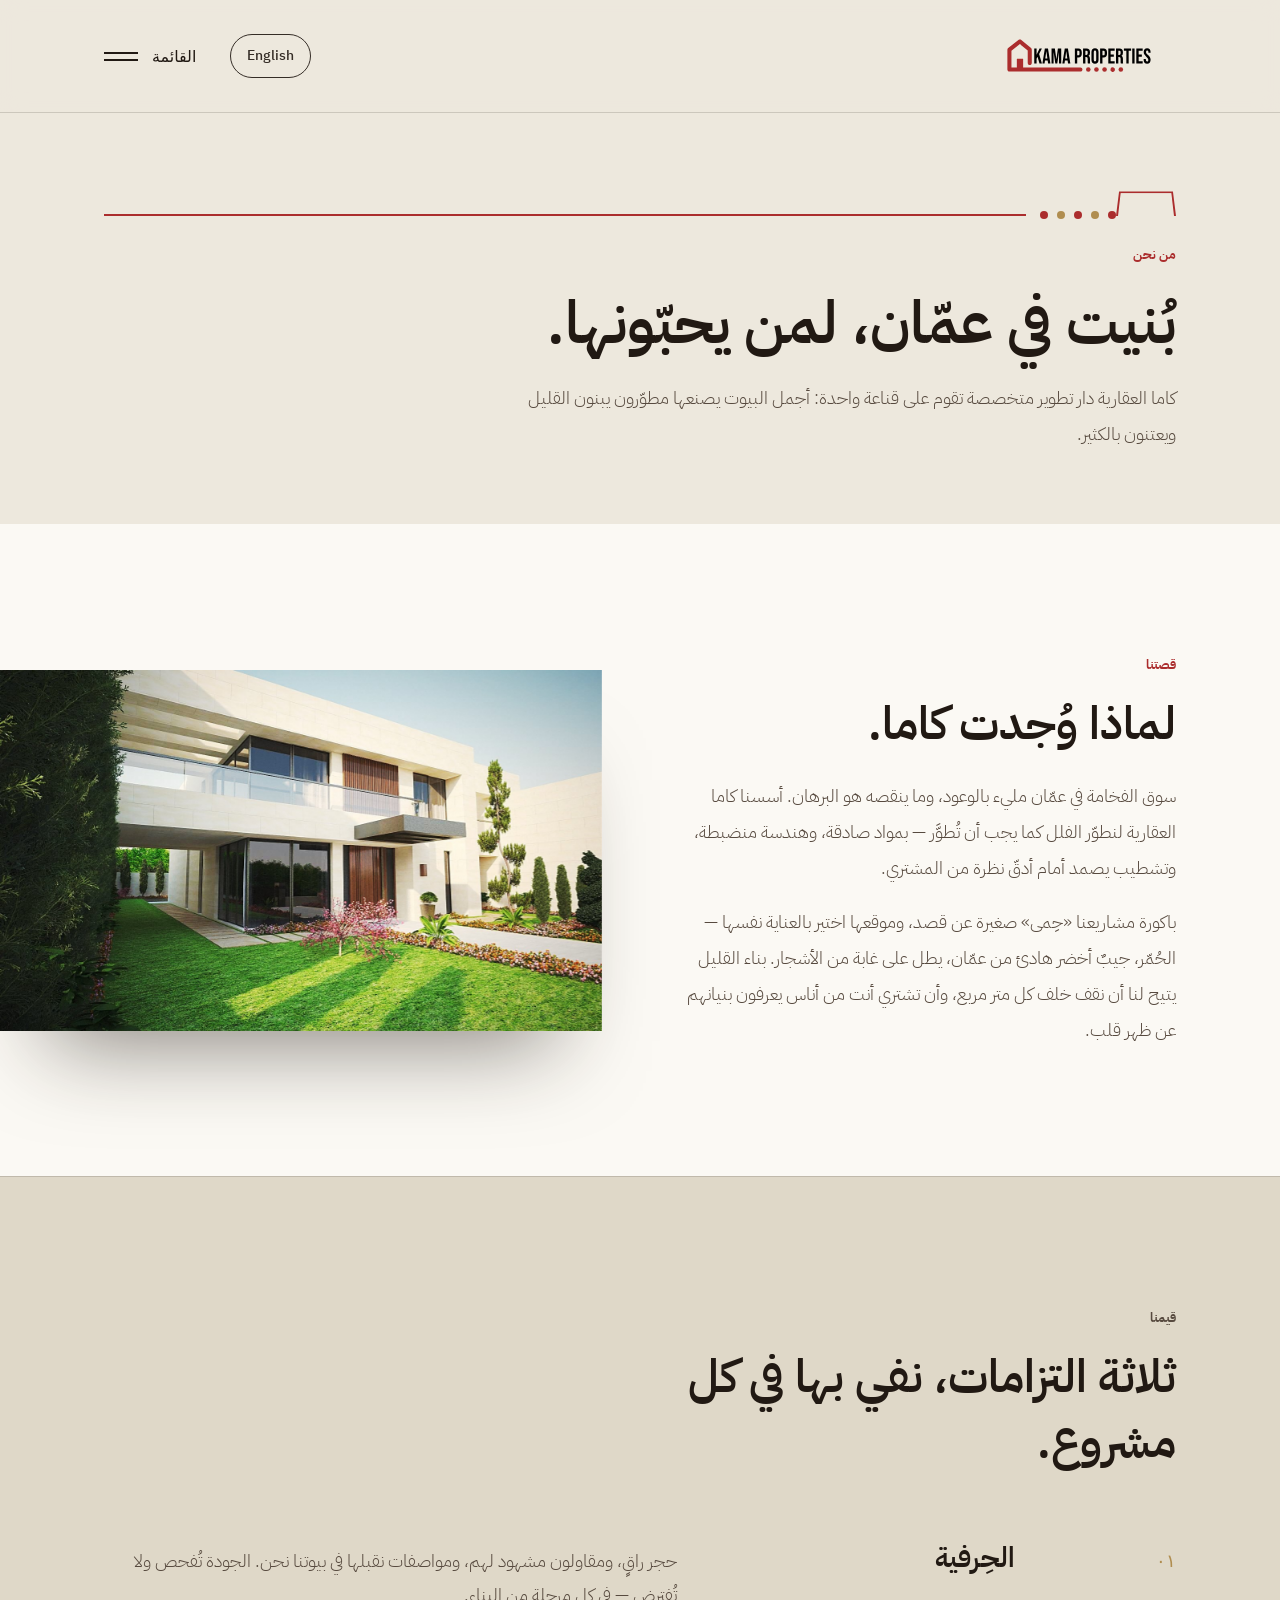
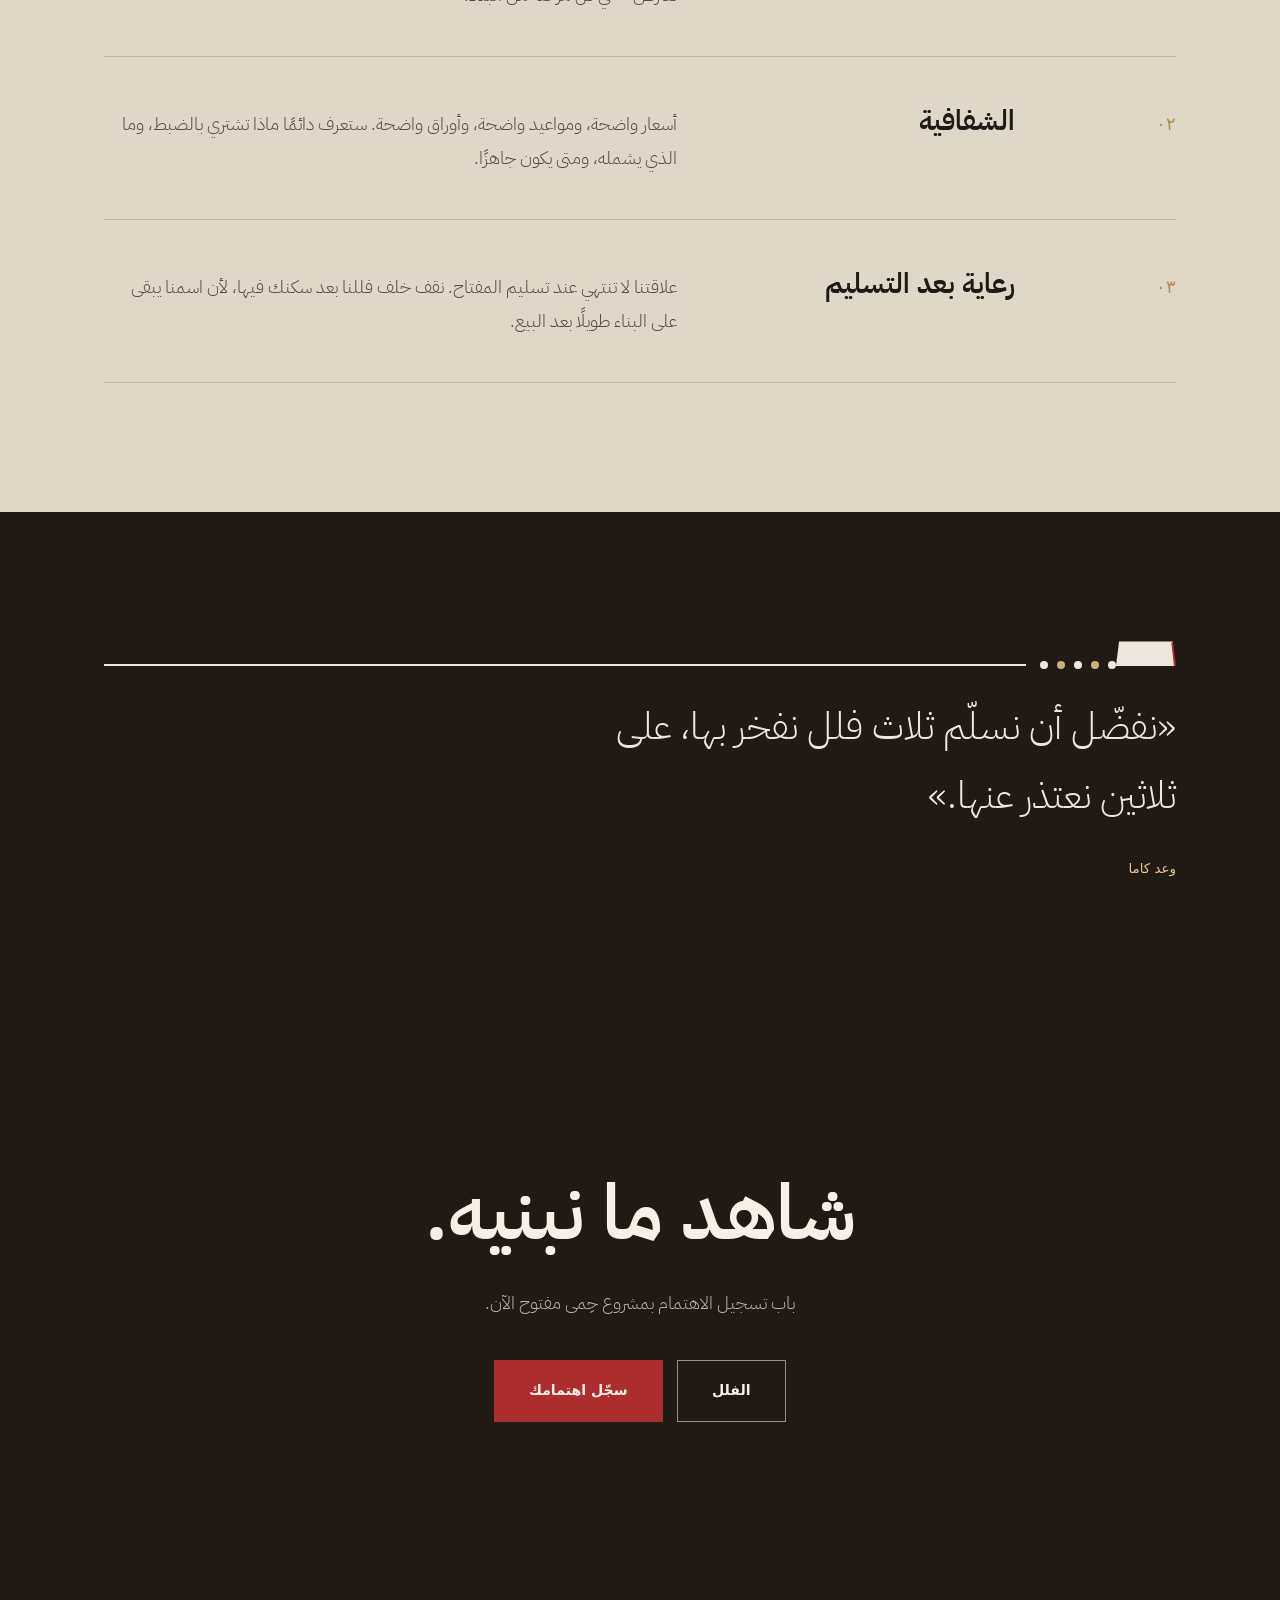
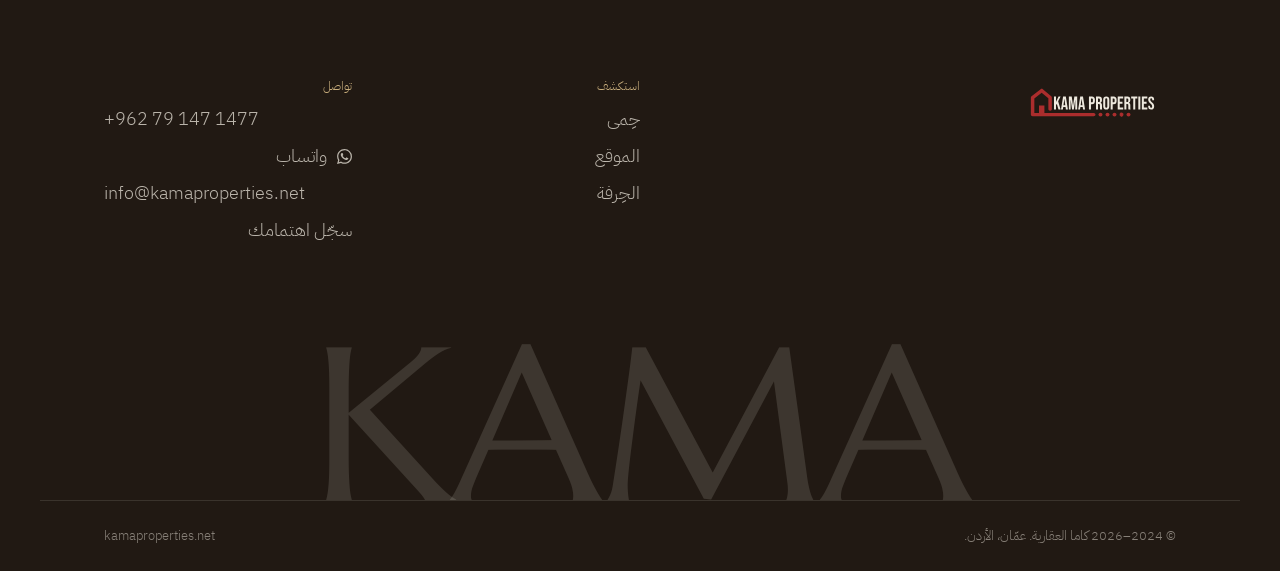
==== about-ar.html @ 61ca40b8 "Version the stylesheet links so browsers fetch the corrected CSS Both stylesheets changed in the bro" ====
<!DOCTYPE html>
<html lang="ar" dir="rtl">
<head>
<meta charset="UTF-8">
<meta name="viewport" content="width=device-width, initial-scale=1.0">
<title>من نحن — كاما العقارية | حِمى</title>
<meta name="description" content="كاما العقارية دار تطوير متخصصة في عمّان تقوم على الحرفية والشفافية والرعاية بعد التسليم.">
<link rel="preconnect" href="https://fonts.googleapis.com">
<link rel="preconnect" href="https://fonts.gstatic.com" crossorigin>
<link href="https://fonts.googleapis.com/css2?family=IBM+Plex+Sans+Arabic:wght@300;400;500;600&family=Marcellus&display=swap" rel="stylesheet">
<link rel="stylesheet" href="css/style-r6.css?v=2">
<link rel="stylesheet" href="css/v2-r13.css?v=2">
<link rel="icon" type="image/svg+xml" href="assets/logo-original.svg">
</head>
<body class="v2 inner-page">
<a class="skip" href="#story">تجاوز إلى المحتوى</a>
<div class="loader" aria-hidden="true">
  <div class="dots"><i></i><i></i><i></i><i></i><i></i></div>
  <div class="word">KAMA</div>
</div>
<header class="site-header">
  <div class="wrap bar">
    <a class="brand" href="index-ar.html">
      <img class="logo-light" src="assets/logo-original-light.svg" alt="كاما العقارية">
      <img class="logo-dark" src="assets/logo-original.svg" alt="">
    </a>
    <div class="head-right">
      <a class="lang-toggle" href="about.html" lang="en">English</a>
      <button class="menu-btn" aria-expanded="false" aria-controls="overlay-menu">
        القائمة
        <span class="lines"><span></span><span></span></span>
      </button>
    </div>
  </div>
</header>
<div class="overlay-menu" id="overlay-menu">
  <div class="inner">
    <nav aria-label="القائمة الرئيسية">
      <a href="index-ar.html">الرئيسية</a>
      <a href="about-ar.html">من نحن</a>
      <a href="projects-ar.html">الفلل</a>
      <a href="contact-ar.html">اتصل بنا</a>
      <a href="index-ar.html#interest">سجّل اهتمامك</a>
    </nav>
    <div class="quick">
      <a href="tel:+962791471477" dir="ltr">+962 79 147 1477</a>
      <span class="dot" aria-hidden="true"></span>
      <a class="wa wa-only" href="https://wa.me/962791471477?text=%D9%85%D8%B1%D8%AD%D8%A8%D8%A7%D9%8B%D8%8C%20%D8%A7%D8%B7%D9%84%D8%B9%D8%AA%20%D8%B9%D9%84%D9%89%20%D9%85%D8%B4%D8%B1%D9%88%D8%B9%20%D8%AD%D9%90%D9%85%D9%89%20%D8%B9%D8%A8%D8%B1%20%D9%85%D9%88%D9%82%D8%B9%D9%83%D9%85%20%D9%88%D8%A3%D9%88%D8%AF%20%D9%85%D8%B9%D8%B1%D9%81%D8%A9%20%D8%A7%D9%84%D9%85%D8%B2%D9%8A%D8%AF." target="_blank" rel="noopener" aria-label="واتساب"><svg class="wa-glyph" viewBox="0 0 24 24" fill="currentColor" aria-hidden="true" focusable="false" width="18" height="18"><path d="M17.472 14.382c-.297-.149-1.758-.867-2.03-.967-.273-.099-.471-.148-.67.15-.197.297-.767.966-.94 1.164-.173.199-.347.223-.644.075-.297-.15-1.255-.463-2.39-1.475-.883-.788-1.48-1.761-1.653-2.059-.173-.297-.018-.458.13-.606.134-.133.298-.347.446-.52.149-.174.198-.298.298-.497.099-.198.05-.371-.025-.52-.075-.149-.669-1.612-.916-2.207-.242-.579-.487-.5-.669-.51-.173-.008-.371-.01-.57-.01-.198 0-.52.074-.792.372-.272.297-1.04 1.016-1.04 2.479 0 1.462 1.065 2.875 1.213 3.074.149.198 2.096 3.2 5.077 4.487.709.306 1.262.489 1.694.625.712.227 1.36.195 1.871.118.571-.085 1.758-.719 2.006-1.413.248-.694.248-1.289.173-1.413-.074-.124-.272-.198-.57-.347m-5.421 7.403h-.004a9.87 9.87 0 01-5.031-1.378l-.361-.214-3.741.982.998-3.648-.235-.374a9.86 9.86 0 01-1.51-5.26c.001-5.45 4.436-9.884 9.888-9.884 2.64 0 5.122 1.03 6.988 2.898a9.825 9.825 0 012.893 6.994c-.003 5.45-4.437 9.884-9.885 9.884m8.413-18.297A11.815 11.815 0 0012.05 0C5.495 0 .16 5.335.157 11.892c0 2.096.547 4.142 1.588 5.945L.057 24l6.305-1.654a11.882 11.882 0 005.683 1.448h.005c6.554 0 11.89-5.335 11.893-11.893a11.821 11.821 0 00-3.48-8.413"/></svg></a>
    </div>
    <div class="side">
      <span class="k">للاستفسار</span>
      <span dir="ltr">+962 79 147 1477</span><br>
      <a class="wa" href="https://wa.me/962791471477?text=%D9%85%D8%B1%D8%AD%D8%A8%D8%A7%D9%8B%D8%8C%20%D8%A7%D8%B7%D9%84%D8%B9%D8%AA%20%D8%B9%D9%84%D9%89%20%D9%85%D8%B4%D8%B1%D9%88%D8%B9%20%D8%AD%D9%90%D9%85%D9%89%20%D8%B9%D8%A8%D8%B1%20%D9%85%D9%88%D9%82%D8%B9%D9%83%D9%85%20%D9%88%D8%A3%D9%88%D8%AF%20%D9%85%D8%B9%D8%B1%D9%81%D8%A9%20%D8%A7%D9%84%D9%85%D8%B2%D9%8A%D8%AF." target="_blank" rel="noopener"><svg class="wa-glyph" viewBox="0 0 24 24" fill="currentColor" aria-hidden="true" focusable="false" width="15" height="15"><path d="M17.472 14.382c-.297-.149-1.758-.867-2.03-.967-.273-.099-.471-.148-.67.15-.197.297-.767.966-.94 1.164-.173.199-.347.223-.644.075-.297-.15-1.255-.463-2.39-1.475-.883-.788-1.48-1.761-1.653-2.059-.173-.297-.018-.458.13-.606.134-.133.298-.347.446-.52.149-.174.198-.298.298-.497.099-.198.05-.371-.025-.52-.075-.149-.669-1.612-.916-2.207-.242-.579-.487-.5-.669-.51-.173-.008-.371-.01-.57-.01-.198 0-.52.074-.792.372-.272.297-1.04 1.016-1.04 2.479 0 1.462 1.065 2.875 1.213 3.074.149.198 2.096 3.2 5.077 4.487.709.306 1.262.489 1.694.625.712.227 1.36.195 1.871.118.571-.085 1.758-.719 2.006-1.413.248-.694.248-1.289.173-1.413-.074-.124-.272-.198-.57-.347m-5.421 7.403h-.004a9.87 9.87 0 01-5.031-1.378l-.361-.214-3.741.982.998-3.648-.235-.374a9.86 9.86 0 01-1.51-5.26c.001-5.45 4.436-9.884 9.888-9.884 2.64 0 5.122 1.03 6.988 2.898a9.825 9.825 0 012.893 6.994c-.003 5.45-4.437 9.884-9.885 9.884m8.413-18.297A11.815 11.815 0 0012.05 0C5.495 0 .16 5.335.157 11.892c0 2.096.547 4.142 1.588 5.945L.057 24l6.305-1.654a11.882 11.882 0 005.683 1.448h.005c6.554 0 11.89-5.335 11.893-11.893a11.821 11.821 0 00-3.48-8.413"/></svg>واتساب</a><br>
      <span dir="ltr">info@kamaproperties.net</span><br>
      عمّان، الأردن<br><br>
      <span class="k">الدوام</span>
      الأحد – الخميس، 9:00 – 18:00
    </div>
  </div>
</div>
<section class="page-hero" style="padding-top:190px">
  <div class="wrap">
    <div class="elevation"><span class="dots"><i></i><i></i><i></i><i></i><i></i></span></div>
    <p class="kicker">من نحن</p>
    <h1>بُنيت في عمّان، لمن يحبّونها.</h1>
    <p class="lede">كاما العقارية دار تطوير متخصصة تقوم على قناعة واحدة: أجمل البيوت يصنعها مطوّرون يبنون القليل ويعتنون بالكثير.</p>
  </div>
</section>

<section class="section section--paper" id="story">
  <div class="wrap">
    <div class="split bleed-right">
      <div class="reveal">
        <p class="kicker">قصتنا</p>
        <h2>لماذا وُجدت كاما.</h2>
        <p class="lede" style="margin-bottom:18px">سوق الفخامة في عمّان مليء بالوعود، وما ينقصه هو البرهان. أسسنا كاما العقارية لنطوّر الفلل كما يجب أن تُطوَّر — بمواد صادقة، وهندسة منضبطة، وتشطيب يصمد أمام أدقّ نظرة من المشتري.</p>
        <p class="lede">باكورة مشاريعنا «حِمى» صغيرة عن قصد، وموقعها اختير بالعناية نفسها — الحُمّر، جيبٌ أخضر هادئ من عمّان، يطل على غابة من الأشجار. بناء القليل يتيح لنا أن نقف خلف كل متر مربع، وأن تشتري أنت من أناس يعرفون بنيانهم عن ظهر قلب.</p>
      </div>
      <div class="media reveal"><img src="assets/entrance-day.jpg" alt="مدخل إحدى فلل حِمى بين أشجار السرو"></div>
    </div>
  </div>
</section>

<section class="section section--deep craft">
  <div class="wrap">
    <p class="kicker reveal">قيمنا</p>
    <h2 class="reveal" style="margin-bottom:20px">ثلاثة التزامات، نفي بها في كل مشروع.</h2>
    <div class="row reveal"><div class="no">٠١</div><h3>الحِرفية</h3><p>حجر راقٍ، ومقاولون مشهود لهم، ومواصفات نقبلها في بيوتنا نحن. الجودة تُفحص ولا تُفترض — في كل مرحلة من البناء.</p></div>
    <div class="row reveal"><div class="no">٠٢</div><h3>الشفافية</h3><p>أسعار واضحة، ومواعيد واضحة، وأوراق واضحة. ستعرف دائمًا ماذا تشتري بالضبط، وما الذي يشمله، ومتى يكون جاهزًا.</p></div>
    <div class="row reveal"><div class="no">٠٣</div><h3>رعاية بعد التسليم</h3><p>علاقتنا لا تنتهي عند تسليم المفتاح. نقف خلف فللنا بعد سكنك فيها، لأن اسمنا يبقى على البناء طويلًا بعد البيع.</p></div>
  </div>
</section>

<section class="section section--ink quote-band">
  <div class="wrap">
    <div class="elevation elevation--light reveal"><span class="dots"><i></i><i></i><i></i><i></i><i></i></span></div>
    <blockquote class="reveal">«نفضّل أن نسلّم ثلاث فلل نفخر بها، على ثلاثين نعتذر عنها.»</blockquote>
    <cite class="reveal">وعد كاما</cite>
  </div>
</section>

<section class="cta-panel">
  <h2 class="reveal">شاهد ما نبنيه.</h2>
  <p class="reveal">باب تسجيل الاهتمام بمشروع حِمى مفتوح الآن.</p>
  <div class="cta-row reveal" style="justify-content:center">
    <span class="magnetic"><a class="btn btn-ghost" href="projects-ar.html">الفلل</a></span>
    <span class="magnetic"><a class="btn btn-primary" href="index-ar.html#interest">سجّل اهتمامك</a></span>
  </div>
</section>

<footer class="footer-v2">
  <div class="grid">
    <div><img src="assets/logo-original-light.svg" alt="كاما العقارية" style="height:72px"></div>
    <div>
      <span class="k">استكشف</span>
      <a href="index-ar.html#hima">حِمى</a>
      <a href="index-ar.html#setting">الموقع</a>
      <a href="index-ar.html#craft">الحِرفة</a>
    </div>
    <div>
      <span class="k">تواصل</span>
      <a href="tel:+962791471477" dir="ltr">+962 79 147 1477</a>
      <a class="wa" href="https://wa.me/962791471477?text=%D9%85%D8%B1%D8%AD%D8%A8%D8%A7%D9%8B%D8%8C%20%D8%A7%D8%B7%D9%84%D8%B9%D8%AA%20%D8%B9%D9%84%D9%89%20%D9%85%D8%B4%D8%B1%D9%88%D8%B9%20%D8%AD%D9%90%D9%85%D9%89%20%D8%B9%D8%A8%D8%B1%20%D9%85%D9%88%D9%82%D8%B9%D9%83%D9%85%20%D9%88%D8%A3%D9%88%D8%AF%20%D9%85%D8%B9%D8%B1%D9%81%D8%A9%20%D8%A7%D9%84%D9%85%D8%B2%D9%8A%D8%AF." target="_blank" rel="noopener"><svg class="wa-glyph" viewBox="0 0 24 24" fill="currentColor" aria-hidden="true" focusable="false" width="15" height="15"><path d="M17.472 14.382c-.297-.149-1.758-.867-2.03-.967-.273-.099-.471-.148-.67.15-.197.297-.767.966-.94 1.164-.173.199-.347.223-.644.075-.297-.15-1.255-.463-2.39-1.475-.883-.788-1.48-1.761-1.653-2.059-.173-.297-.018-.458.13-.606.134-.133.298-.347.446-.52.149-.174.198-.298.298-.497.099-.198.05-.371-.025-.52-.075-.149-.669-1.612-.916-2.207-.242-.579-.487-.5-.669-.51-.173-.008-.371-.01-.57-.01-.198 0-.52.074-.792.372-.272.297-1.04 1.016-1.04 2.479 0 1.462 1.065 2.875 1.213 3.074.149.198 2.096 3.2 5.077 4.487.709.306 1.262.489 1.694.625.712.227 1.36.195 1.871.118.571-.085 1.758-.719 2.006-1.413.248-.694.248-1.289.173-1.413-.074-.124-.272-.198-.57-.347m-5.421 7.403h-.004a9.87 9.87 0 01-5.031-1.378l-.361-.214-3.741.982.998-3.648-.235-.374a9.86 9.86 0 01-1.51-5.26c.001-5.45 4.436-9.884 9.888-9.884 2.64 0 5.122 1.03 6.988 2.898a9.825 9.825 0 012.893 6.994c-.003 5.45-4.437 9.884-9.885 9.884m8.413-18.297A11.815 11.815 0 0012.05 0C5.495 0 .16 5.335.157 11.892c0 2.096.547 4.142 1.588 5.945L.057 24l6.305-1.654a11.882 11.882 0 005.683 1.448h.005c6.554 0 11.89-5.335 11.893-11.893a11.821 11.821 0 00-3.48-8.413"/></svg>واتساب</a>
      <a href="mailto:info@kamaproperties.net" dir="ltr">info@kamaproperties.net</a>
      <a href="index-ar.html#interest">سجّل اهتمامك</a>
    </div>
  </div>
  <div class="giant" aria-hidden="true">KAMA</div>
  <div class="base">
    <span>© 2024–<span class="yr">2026</span> كاما العقارية. عمّان، الأردن.</span>
    <span>kamaproperties.net</span>
  </div>
</footer>
<script src="js/v2-r6.js"></script>
<script>document.querySelectorAll(".yr").forEach(function(e){e.textContent=new Date().getFullYear()})</script>
</body>
</html>
---- css/style-r6.css ----
/* ============================================================
   KAMA PROPERTIES — kamaproperties.net
   Palette: Amman limestone at golden hour
   Display: Marcellus · Body: Almarai
   ============================================================ */

:root{
  --stone:      #EDE8DD;   /* limestone base */
  --stone-deep: #DFD8C8;   /* shadowed stone */
  --paper:      #FBF9F4;   /* card / panel */
  --ink:        #211913;   /* espresso */
  --ink-soft:   #574A3F;
  --oxblood:    #AB2D2D;   /* brand red, from the original logo */
  --oxblood-dk: #8C2426;
  --champagne:  #B08D4F;   /* gold accent — used sparingly */
  --champagne-lt:#CBB07E;
  --line:       rgba(33,25,19,.16);

  --font-display: "Marcellus", "Times New Roman", serif;
  --font-body: "Jost", "Segoe UI", system-ui, sans-serif;

  --max: 1200px;
  --pad: clamp(20px, 5vw, 64px);
  --bleed: calc((100vw - min(var(--max), 100vw)) / 2 + var(--pad)); /* distance from the wrap's content edge to the viewport edge */
}

*{ box-sizing:border-box; margin:0; padding:0; }
html{ scroll-behavior:smooth; }
body{
  font-family:var(--font-body);
  background:var(--stone);
  color:var(--ink);
  line-height:1.75;
  font-size:17.5px;
  font-weight:300;
  letter-spacing:.012em;
  -webkit-font-smoothing:antialiased;
}
img, svg, video{ display:block; max-width:100%; }
a{ color:inherit; text-decoration:none; }
ul{ list-style:none; }

h1,h2,h3,.display{ font-family:var(--font-display); font-weight:400; line-height:1.15; letter-spacing:.01em; }

.wrap{ max-width:var(--max); margin-inline:auto; padding-inline:var(--pad); }

/* ---------- Signature: the elevation line ----------
   The roofline from the Kama mark, drawn as a travelling rule
   that ends in the five dots. Used to open every section. */
.elevation{
  display:flex; align-items:flex-end; gap:0;
  height:26px; margin-bottom:26px;
}
.elevation::before{
  content:""; flex:0 0 auto; width:56px; height:100%;
  border-left:2px solid var(--oxblood);
  border-top:2px solid var(--oxblood);
  border-right:2px solid var(--oxblood);
  transform:perspective(60px) rotateX(14deg);
  transform-origin:bottom;
}
.elevation::after{
  content:""; flex:1 1 auto; height:2px; background:var(--oxblood);
  margin-bottom:0;
}
.elevation .dots{ display:flex; gap:9px; margin-left:14px; margin-bottom:-3px; }
.elevation .dots i{
  width:8px; height:8px; border-radius:50%; background:var(--oxblood);
}
.elevation .dots i:nth-child(2n){ background:var(--champagne); }

.elevation--light::before,
.elevation--light::after{ border-color:var(--stone); background:var(--stone); }
.elevation--light::after{ background:var(--stone); }
.elevation--light .dots i{ background:var(--stone); }
.elevation--light .dots i:nth-child(2n){ background:var(--champagne-lt); }

/* ---------- Header ---------- */
.site-header{
  position:sticky; top:0; z-index:60; 

  background:color-mix(in srgb, var(--stone) 88%, transparent);
  backdrop-filter:blur(12px);
  border-bottom:1px solid var(--line);
}
.site-header .bar{
  position:relative;
  display:flex; align-items:center; justify-content:space-between;
  gap:24px; padding-block:10px;
}
@media (min-width: 721px){
  .site-header .bar{ flex-direction:column; gap:10px; padding-block:18px 0; }
  .brand img{ height:161px; transition:height .45s var(--ease-lux, ease); }
  .nav{ padding-bottom:14px; }
  .site-header.scrolled .bar{ padding-block:10px 0; }
  .site-header.scrolled .brand img{ height:76px; }
}
.brand{ display:flex; align-items:center; gap:14px; }
.brand img{ height:100px; width:auto; }
.brand .word{
  font-family:var(--font-display);
  font-size:1.25rem; letter-spacing:.16em; text-transform:uppercase;
}
.brand .word small{
  display:block; font-family:var(--font-body); font-size:.62rem;
  letter-spacing:.42em; color:var(--champagne); text-transform:uppercase;
}
.nav{ display:flex; align-items:center; gap:clamp(16px,3vw,36px); }
.nav a{
  font-size:.82rem; font-weight:400; letter-spacing:.18em; text-transform:uppercase;
  color:var(--ink-soft); padding-block:6px; position:relative;
}
.nav a::after{
  content:""; position:absolute; left:0; right:100%; bottom:0;
  height:2px; background:var(--oxblood); transition:right .3s ease;
}
.nav a:hover::after, .nav a[aria-current="page"]::after{ right:0; }
.nav a[aria-current="page"]{ color:var(--ink); }
.nav .cta{
  border:1px solid var(--oxblood); color:var(--oxblood);
  padding:10px 22px; transition:background .25s, color .25s;
}
.nav .cta::after{ display:none; }
.nav .cta:hover{ background:var(--oxblood); color:var(--paper); }

.nav-toggle{ display:none; background:none; border:0; cursor:pointer; padding:8px; }
.nav-toggle span{ display:block; width:24px; height:2px; background:var(--ink); margin:5px 0; transition:.3s; }

/* ---------- Hero ---------- */
.hero{
  position:relative; min-height:min(92vh, 860px);
  display:flex; align-items:flex-end;
  color:var(--paper); overflow:hidden;
  background:var(--ink);
}
.hero video, .hero .poster{
  position:absolute; inset:0; width:100%; height:100%; object-fit:cover;
}
.hero::after{
  content:""; position:absolute; inset:0;
  background:linear-gradient(to top, rgba(23,16,9,.82) 0%, rgba(23,16,9,.25) 55%, rgba(23,16,9,.15) 100%);
}
.hero .wrap{ position:relative; z-index:2; width:100%; padding-block:clamp(48px,8vh,96px); }
.hero .eyebrow{
  font-size:.92rem; font-weight:700; letter-spacing:.42em; text-transform:uppercase;
  color:#EBD4A0; margin-bottom:18px;
  text-shadow:0 1px 3px rgba(0,0,0,.55), 0 2px 18px rgba(0,0,0,.45);
}
.hero h1{
  font-size:clamp(2.4rem, 5.6vw, 4.6rem);
  max-width:16ch; margin-bottom:22px; color:#F6F1E6;
}
.hero p{ max-width:52ch; color:rgba(248,244,235,.95); margin-bottom:34px; font-size:1.05rem; font-weight:400; text-shadow:0 1px 3px rgba(0,0,0,.45), 0 2px 14px rgba(0,0,0,.35); }
.hero-actions{ display:flex; flex-wrap:wrap; gap:16px; }

.btn{
  display:inline-block; font-family:var(--font-body); font-weight:500;
  font-size:.84rem; letter-spacing:.2em; text-transform:uppercase;
  padding:16px 34px; border:1px solid transparent; cursor:pointer;
  transition:background .25s, color .25s, border-color .25s;
}
.btn-primary{ background:var(--oxblood); color:#F6F1E6; }
.btn-primary:hover{ background:var(--oxblood-dk); }
.btn-ghost{ border-color:rgba(246,241,230,.55); color:#F6F1E6; }
.btn-ghost:hover{ border-color:var(--champagne-lt); color:var(--champagne-lt); }
.btn-dark{ background:var(--ink); color:var(--paper); }
.btn-dark:hover{ background:#000; }

/* ---------- Sections ---------- */
.section{ padding-block:clamp(72px,10vw,128px); }
.section--paper{ background:var(--paper); }
.section--deep{ background:var(--stone-deep); }
.section--ink{ background:var(--ink); color:var(--stone); }

.kicker{
  font-size:.78rem; letter-spacing:.4em; text-transform:uppercase;
  color:var(--oxblood); margin-bottom:14px;
}
.section--ink .kicker{ color:var(--champagne-lt); }
.section h2{ font-size:clamp(1.9rem,3.6vw,2.9rem); max-width:22ch; margin-bottom:22px; }
.lede{ font-size:1.1rem; color:var(--ink-soft); max-width:62ch; }
.section--ink .lede{ color:rgba(237,232,221,.8); }

.split{ display:grid; grid-template-columns:1fr 1fr; gap:clamp(32px,6vw,84px); align-items:center; }
.split .media{ border:none; box-shadow:0 60px 90px -50px rgba(33,25,19,.55); }
/* images that run to the viewport edge */
.bleed-right .media{ margin-right:calc(-1 * var(--bleed)); }
.bleed-left .media{ margin-left:calc(-1 * var(--bleed)); }
/* editorial overlap: text panel rides over its image */
.editorial{ align-items:center; }
.editorial .panel{
  background:var(--paper); padding:clamp(28px,3.5vw,52px);
  position:relative; z-index:2;
  box-shadow:0 40px 70px -45px rgba(33,25,19,.5);
  border-top:3px solid var(--oxblood);
}
@media (min-width: 961px){
  .editorial .media + .panel{ margin-left:-96px; }
  .editorial .panel:first-child{ margin-right:-96px; }
}
.split .media svg, .split .media img{ width:100%; height:auto; }

/* stats strip */
.figures{ display:grid; grid-template-columns:repeat(3,1fr); gap:2px; background:var(--line); border:1px solid var(--line); margin-top:56px; }
.figures div{ background:var(--paper); padding:32px 28px; }
.figures .num{ font-family:var(--font-display); font-size:2.4rem; color:var(--oxblood); }
.figures .lbl{ font-size:.8rem; letter-spacing:.22em; text-transform:uppercase; color:var(--ink-soft); }

/* villa cards */
.villas{ display:grid; grid-template-columns:repeat(3,1fr); gap:28px; margin-top:56px; }
.villa-card{
  background:var(--paper); border:none;
  box-shadow:0 30px 60px -40px rgba(33,25,19,.45);
  display:flex; flex-direction:column; transition:transform .3s ease, box-shadow .3s ease;
}
.villa-card:hover{ transform:translateY(-6px); box-shadow:0 24px 48px -24px rgba(33,25,19,.35); }
.villa-card .media{ aspect-ratio:4/3; overflow:hidden; }
.villa-card .media svg{ width:100%; height:100%; }
.villa-card .body{ padding:26px 26px 30px; display:flex; flex-direction:column; gap:12px; flex:1; }
.villa-card h3{ font-size:1.4rem; }
.villa-card .meta{ display:flex; flex-wrap:wrap; gap:8px 20px; font-size:.86rem; font-weight:300; letter-spacing:.08em; color:var(--ink-soft); }
.villa-card .meta span{ display:inline-flex; align-items:center; gap:8px; }
.villa-card .meta span::before{ content:""; width:6px; height:6px; border-radius:50%; background:var(--champagne); }
.villa-card .link{
  margin-top:auto; align-self:flex-start;
  font-size:.8rem; letter-spacing:.22em; text-transform:uppercase; color:var(--oxblood);
  border-bottom:1px solid var(--oxblood); padding-bottom:3px;
}
.status-pill{
  align-self:flex-start; font-size:.68rem; letter-spacing:.24em; text-transform:uppercase;
  color:var(--champagne); border:1px solid var(--champagne); padding:5px 12px;
}

/* pillars */
.pillars{ display:grid; grid-template-columns:repeat(3,1fr); gap:clamp(24px,4vw,48px); margin-top:56px; }
.pillar h3{ font-size:1.25rem; margin-bottom:10px; }
.pillar p{ color:var(--ink-soft); font-size:.98rem; }
.pillar .glyph{
  width:52px; height:52px; border:1px solid var(--oxblood); border-radius:50%;
  display:grid; place-items:center; margin-bottom:18px;
  font-family:var(--font-display); color:var(--oxblood); font-size:1.2rem;
}

/* quote band */
.quote-band blockquote{
  font-family:var(--font-display);
  font-size:clamp(1.5rem,3vw,2.3rem); line-height:1.4; max-width:26ch;
}
.quote-band cite{
  display:block; margin-top:26px; font-family:var(--font-body); font-style:normal;
  font-size:.8rem; letter-spacing:.32em; text-transform:uppercase; color:#E3C98F;
}

.quote-band--photo{
  background:
    linear-gradient(rgba(23,16,9,.8), rgba(23,16,9,.8)),
    url('../assets/hero-dusk.jpg') center 30%/cover no-repeat;
}

/* villa B: an image on each side of the text */
.triptych{ display:grid; grid-template-columns:1fr; gap:clamp(24px,4vw,48px); align-items:center; }
.triptych .media{ border:none; box-shadow:0 60px 90px -50px rgba(33,25,19,.55); }
@media (min-width: 961px){
  .triptych{ grid-template-columns:1.08fr 0.92fr 1.08fr; }
  .triptych .media:first-child{ margin-left:calc(-1 * var(--bleed)); }
  .triptych .media:last-child{ margin-right:calc(-1 * var(--bleed)); }
  .triptych .panel{ margin-inline:-70px; }
}

/* the setting: full-bleed nature band */
.setting-band{
  position:relative; min-height:min(88vh, 780px);
  display:flex; align-items:flex-end;
  color:#F6F1E6;
  background:
    linear-gradient(to top, rgba(23,16,9,.82) 0%, rgba(23,16,9,.2) 55%, rgba(23,16,9,.28) 100%),
    url('../assets/setting-forest.jpg') center 40%/cover no-repeat;
}
.setting-band .wrap{ padding-block:clamp(56px,9vh,110px); }
.setting-band .kicker{ color:var(--champagne-lt); }
.setting-band h2{ font-size:clamp(2.2rem,4.6vw,3.8rem); color:#F6F1E6; max-width:16ch; }
.setting-band .lede{ color:rgba(246,241,230,.88); }

/* ---------- Forms ---------- */
.form-shell{
  background:var(--paper); border:1px solid var(--line);
  padding:clamp(28px,4vw,56px);
}
.form-grid{ display:grid; grid-template-columns:1fr 1fr; gap:22px 26px; }
.field{ display:flex; flex-direction:column; gap:8px; }
.field--full{ grid-column:1 / -1; }
.field label{
  font-size:.74rem; font-weight:500; letter-spacing:.24em; text-transform:uppercase; color:var(--ink-soft);
}
.field input, .field select, .field textarea{
  font-family:var(--font-body); font-size:1rem; color:var(--ink);
  background:var(--stone); border:1px solid var(--line);
  padding:14px 16px; border-radius:0; width:100%;
}
.field textarea{ min-height:130px; resize:vertical; }
.field input:focus, .field select:focus, .field textarea:focus{
  outline:2px solid var(--champagne); outline-offset:1px; border-color:var(--champagne);
}
.form-foot{ display:flex; flex-wrap:wrap; align-items:center; gap:20px; margin-top:30px; }
.form-note{ font-size:.85rem; color:var(--ink-soft); max-width:44ch; }
.form-success{
  display:none; margin-top:24px; padding:18px 22px;
  background:#EFF3E8; border:1px solid #9AAD7F; color:#3D4A2C; font-size:.95rem;
}
.form-success.show{ display:block; }

/* contact layout */
.contact-grid{ display:grid; grid-template-columns:0.85fr 1.15fr; gap:clamp(32px,5vw,72px); align-items:start; }
.contact-list li{ padding:20px 0; border-bottom:1px solid var(--line); }
.contact-list .k{ font-size:.72rem; letter-spacing:.3em; text-transform:uppercase; color:var(--oxblood); margin-bottom:4px; }
.contact-list .v{ font-size:1.08rem; font-weight:300; letter-spacing:.02em; }
.contact-list .v strong{ font-family:var(--font-display); font-weight:400; font-size:1.15em; letter-spacing:.03em; }

/* paired call-to-action buttons: even gap side by side, and when they
   stack on small screens they breathe instead of touching */
.cta-row{
  display:flex; flex-wrap:wrap; gap:14px; justify-content:center; align-items:center;
}
.cta-row .btn{ margin:0; }
@media (max-width:520px){
  .cta-row{ flex-direction:column; }
  .cta-row .btn{ width:100%; max-width:340px; text-align:center; }
}

/* ---------- Footer ---------- */
.site-footer{ background:var(--ink); color:var(--stone); padding-block:64px 36px; }
.site-footer .top{
  display:flex; flex-wrap:wrap; justify-content:space-between; gap:36px;
  padding-bottom:44px; border-bottom:1px solid rgba(237,232,221,.14);
}
.site-footer .brand img{ height:96px; }
.site-footer .word{ color:var(--stone); }
.site-footer nav{ display:flex; gap:28px; flex-wrap:wrap; align-items:center; }
.site-footer nav a{ font-size:.8rem; letter-spacing:.2em; text-transform:uppercase; color:rgba(237,232,221,.7); }
.site-footer nav a:hover{ color:var(--champagne-lt); }
.site-footer .base{
  display:flex; flex-wrap:wrap; justify-content:space-between; gap:12px;
  padding-top:26px; font-size:.8rem; color:rgba(237,232,221,.55);
}

/* ---------- Reveal on scroll ---------- */
.reveal{ opacity:0; transform:translateY(24px); transition:opacity .7s ease, transform .7s ease; }
.reveal.in{ opacity:1; transform:none; }

/* ---------- Page hero (interior pages) ---------- */
.page-hero{ padding-block:clamp(64px,9vw,110px) clamp(40px,6vw,72px); }
.page-hero h1{ font-size:clamp(2.2rem,4.6vw,3.6rem); margin-bottom:16px; }

/* ---------- Responsive ---------- */
@media (max-width: 960px){
  .split, .contact-grid{ grid-template-columns:1fr; }
  .villas{ grid-template-columns:1fr 1fr; }
  .pillars{ grid-template-columns:1fr; }
}
@media (max-width: 720px){
  .site-header{ position:sticky; }
  .nav{
    position:absolute; top:100%; left:0; right:0; background:var(--paper);
    flex-direction:column; align-items:flex-start; gap:0;
    border-bottom:0;
    max-height:0; overflow:hidden; transition:max-height .35s ease;
    padding-inline:var(--pad);
  }
  .nav.open{ border-bottom:1px solid var(--line); }
  .nav.open{ max-height:420px; }
  .nav a{ padding:16px 0; width:100%; border-bottom:1px solid var(--line); }
  .nav .cta{ margin-block:16px; text-align:center; }
  .nav-toggle{ display:block; }
  .villas{ grid-template-columns:1fr; }
  .figures{ grid-template-columns:1fr; }
  .form-grid{ grid-template-columns:1fr; }
}

@media (prefers-reduced-motion: reduce){
  html{ scroll-behavior:auto; }
  .reveal{ opacity:1; transform:none; transition:none; }
  .villa-card{ transition:none; }
}

/* ============================================================
   Motion refinement — cinematic reveals & easing
   ============================================================ */
:root{ --ease-lux: cubic-bezier(0.22, 1, 0.36, 1); }

.reveal{
  opacity:0; transform:translateY(34px);
  transition:opacity 1.1s var(--ease-lux), transform 1.1s var(--ease-lux);
  transition-delay:var(--d, 0s);
  will-change:opacity, transform;
}
.reveal.in{ opacity:1; transform:none; }

/* images unveil with a soft settle from a slight zoom */
.media, .villa-card .media{ overflow:hidden; }
.media img, .villa-card .media img{
  transform:scale(1.07);
  transition:transform 1.6s var(--ease-lux);
  will-change:transform;
}
.reveal.in img, .villa-card.in .media img{ transform:scale(1); }
.villa-card .media img{ height:100%; width:100%; object-fit:cover; }
.villa-card:hover .media img{ transform:scale(1.045); }

/* hero: slow cinematic drift + parallax hook */
.hero video, .hero .poster{
  transform:scale(1.08) translateY(calc(var(--parallax, 0) * 1px));
  animation:heroDrift 22s var(--ease-lux) forwards;
}
@keyframes heroDrift{
  from{ transform:scale(1.14) translateY(calc(var(--parallax, 0) * 1px)); }
  to{ transform:scale(1.08) translateY(calc(var(--parallax, 0) * 1px)); }
}
.hero .wrap > *{
  opacity:0; transform:translateY(26px);
  animation:heroRise 1.2s var(--ease-lux) forwards;
}
.hero .eyebrow{ animation-delay:.15s }
.hero h1{ animation-delay:.3s }
.hero p{ animation-delay:.45s }
.hero .hero-actions{ animation-delay:.6s }
@keyframes heroRise{ to{ opacity:1; transform:none; } }

/* header refinement on scroll */
.site-header{ transition:box-shadow .4s ease, background .4s ease; }
.site-header.scrolled{ box-shadow:0 12px 32px -20px rgba(33,25,19,.4); }

/* buttons: soft press + sheen */
.btn{ transition:background .3s var(--ease-lux), color .3s, border-color .3s, transform .25s var(--ease-lux), box-shadow .3s; }
.btn:hover{ transform:translateY(-2px); box-shadow:0 14px 28px -16px rgba(33,25,19,.45); }
.btn:active{ transform:translateY(0); }

.elevation::after{
  transform:scaleX(0); transform-origin:left;
  transition:transform 1.4s var(--ease-lux) .2s;
}
.reveal.in.elevation::after, .elevation.in::after{ transform:scaleX(1); }

@media (prefers-reduced-motion: reduce){
  .reveal, .media img, .villa-card .media img{ transition:none; opacity:1; transform:none; }
  .hero video, .hero .poster, .hero .wrap > *{ animation:none; opacity:1; transform:none; }
  .elevation::after{ transform:none; transition:none; }
}


/* ============================================================
   Arabic version — typography & RTL layout
   ============================================================ */
.nav .lang{ font-weight:500; color:var(--oxblood); }

[dir="rtl"] *{ letter-spacing:0 !important; }
[dir="rtl"] body{ font-family:"IBM Plex Sans Arabic","Segoe UI",system-ui,sans-serif; font-weight:300; line-height:1.95; }
[dir="rtl"] h1, [dir="rtl"] h2, [dir="rtl"] h3, [dir="rtl"] .display,
[dir="rtl"] .figures .num{ font-family:"IBM Plex Sans Arabic",sans-serif; font-weight:600; line-height:1.4; }
[dir="rtl"] .btn, [dir="rtl"] .kicker, [dir="rtl"] .field label{ font-weight:700; }
[dir="rtl"] .quote-band blockquote{ font-family:"IBM Plex Sans Arabic",sans-serif; font-weight:300; line-height:1.8; }

/* flip the edge bleeds and overlaps */
[dir="rtl"] .bleed-right .media{ margin-right:0; margin-left:calc(-1 * var(--bleed)); }
[dir="rtl"] .bleed-left .media{ margin-left:0; margin-right:calc(-1 * var(--bleed)); }
@media (min-width: 961px){
  [dir="rtl"] .editorial .media + .panel{ margin-left:0; margin-right:-96px; }
  [dir="rtl"] .editorial .panel:first-child{ margin-right:0; margin-left:-96px; }
  [dir="rtl"] .triptych .media:first-child{ margin-left:0; margin-right:calc(-1 * var(--bleed)); }
  [dir="rtl"] .triptych .media:last-child{ margin-right:0; margin-left:calc(-1 * var(--bleed)); }
}
[dir="rtl"] .elevation::before{ border-right:2px solid var(--oxblood); }

/* ============================================================
   Hima Cinema — coded hero animation (rebuilt clean, single source)
   ============================================================ */
.cinema{
  position:relative; min-height:min(100vh, 960px);
  display:flex; align-items:flex-end;
  overflow:hidden; background:var(--ink); color:#F6F1E6;
}
.cinema .scene{ position:absolute; inset:0; opacity:0; z-index:0; transition:none; pointer-events:none; }
.cinema .scene.exit{ opacity:1; z-index:1; }
.cinema .scene.active{ opacity:1; z-index:2; transition:opacity 2.2s cubic-bezier(.4,0,.2,1); }
.cinema .scene img, .cinema .scene video{
  width:100%; height:100%; object-fit:cover; will-change:transform; transform:scale(1.06);
}
.cinema .scene.has-video img{ display:none; }
.cinema .scene.has-video.active video{ animation:none !important; transform:none; }
.cinema .scene.active img, .cinema .scene.exit img{
  animation-duration:10.6s; animation-timing-function:linear; animation-fill-mode:forwards;
}
.cinema .scene.active[data-move="in"] img,  .cinema .scene.exit[data-move="in"] img { animation-name:cinIn; }
.cinema .scene.active[data-move="out"] img, .cinema .scene.exit[data-move="out"] img{ animation-name:cinOut; }
@keyframes cinIn { from{ transform:scale(1.06); } to{ transform:scale(1.14); } }
@keyframes cinOut{ from{ transform:scale(1.14); } to{ transform:scale(1.06); } }

.cinema::after{
  content:""; position:absolute; inset:0; z-index:2; pointer-events:none;
  background:linear-gradient(to top, rgba(23,16,9,.82) 0%, rgba(23,16,9,.22) 55%, rgba(23,16,9,.18) 100%);
}
.cinema-cover{
  position:absolute; inset:0; z-index:7; background:var(--ink);
  opacity:1; transition:opacity 1.4s cubic-bezier(.4,0,.2,1); pointer-events:none;
}
.cinema.ready .cinema-cover{ opacity:0; }
.cinema-atmo{ position:absolute; inset:0; z-index:3; pointer-events:none; opacity:0; transition:opacity 2s ease; }
.cinema.is-dusk .cinema-atmo{ opacity:.55; }

.cinema .wrap{
  position:relative; z-index:4; width:100%;
  padding-block:clamp(48px,8vh,96px) clamp(96px,13vh,150px);
}
.cinema h1{
  font-family:var(--font-display); font-weight:400;
  font-size:clamp(2.7rem, 5.6vw, 4.9rem); max-width:17ch;
  line-height:1.14; letter-spacing:.01em;
  margin-bottom:22px; color:#FBF7EC;
  text-shadow:0 1px 4px rgba(0,0,0,.4), 0 4px 22px rgba(0,0,0,.3);
}
.cinema p.lead{
  max-width:52ch; color:rgba(248,244,235,.95); margin-bottom:34px;
  font-size:1.05rem; font-weight:400;
  text-shadow:0 1px 3px rgba(0,0,0,.45), 0 2px 14px rgba(0,0,0,.35);
}

.cinema-progress{
  position:absolute; z-index:5;
  inset-inline-end:clamp(20px,4vw,56px); bottom:clamp(24px,5vh,56px);
  display:flex; gap:10px;
}
.cinema-progress button{
  width:44px; height:3px; border:0; padding:0; cursor:pointer;
  background:rgba(246,241,230,.28); position:relative; overflow:hidden;
  transition:background .3s;
}
.cinema-progress button:hover{ background:rgba(246,241,230,.5); }
.cinema-progress button::after{
  content:""; position:absolute; inset:0; background:var(--champagne-lt);
  transform:scaleX(0); transform-origin:left;
}
[dir="rtl"] .cinema-progress button::after{ transform-origin:right; }
.cinema-progress button.active::after{ animation:segFill var(--t,7600ms) linear forwards; }
.cinema-progress button.done::after{ animation:none; transform:scaleX(1); }
@keyframes segFill{ from{ transform:scaleX(0); } to{ transform:scaleX(1); } }

.cinema-scroll{
  position:absolute; z-index:5; left:50%; transform:translateX(-50%); bottom:14px;
  display:flex; flex-direction:column; align-items:center; gap:8px;
  color:rgba(246,241,230,.75); font-size:.68rem; letter-spacing:.3em; text-transform:uppercase;
  text-decoration:none;
}
[dir="rtl"] .cinema-scroll{ letter-spacing:0; }
.cinema-scroll::after{
  content:""; width:1px; height:34px;
  background:linear-gradient(to bottom, rgba(246,241,230,.8), transparent);
  animation:scrollPulse 2.2s ease-in-out infinite;
}
@keyframes scrollPulse{ 0%,100%{ transform:scaleY(.4); transform-origin:top; opacity:.5 } 50%{ transform:scaleY(1); opacity:1 } }

@media (max-width:720px){
  .cinema-progress{ inset-inline-end:auto; inset-inline-start:var(--pad); }
  .cinema-scroll{ display:none; }
}
@media (prefers-reduced-motion: reduce){
  .cinema .scene.active img{ animation:none; transform:scale(1.06); }
  .cinema-progress button.active::after{ animation:none; transform:scaleX(1); }
  .cinema-scroll::after{ animation:none; }
}
---- css/v2-r13.css ----
/* ============================================================
   KAMA V2 — flagship layer over the proven base system
   ============================================================ */

/* ---------- preloader: the brand breathes in ---------- */
.loader{
  position:fixed; inset:0; z-index:200; background:var(--ink);
  display:flex; flex-direction:column; align-items:center; justify-content:center; gap:26px;
  transition:opacity .9s cubic-bezier(.4,0,.2,1), visibility .9s;
}
.loader.lift{ opacity:0; visibility:hidden; }
.loader .dots{ display:flex; gap:14px; }
.loader .dots i{
  width:10px; height:10px; border-radius:50%; background:var(--stone);
  animation:dotBreath 1.4s ease-in-out infinite;
}
.loader .dots i:nth-child(2){ background:var(--champagne); animation-delay:.12s }
.loader .dots i:nth-child(3){ animation-delay:.24s }
.loader .dots i:nth-child(4){ background:var(--champagne); animation-delay:.36s }
.loader .dots i:nth-child(5){ animation-delay:.48s }
@keyframes dotBreath{ 0%,100%{ transform:scale(1); opacity:.5 } 50%{ transform:scale(1.5); opacity:1 } }
.loader .word{
  font-family:var(--font-display); letter-spacing:.5em; text-indent:.5em;
  color:var(--stone); font-size:1.1rem;
}

/* ---------- header v2: light over the hero, limestone after ---------- */
.v2 .site-header{
  position:fixed; top:0; left:0; right:0; background:transparent;
  border-bottom:1px solid transparent; backdrop-filter:none;
  transition:background .5s ease, border-color .5s ease;
}
.v2 .site-header .bar{ flex-direction:row; justify-content:space-between; padding-block:14px; }
.v2 .brand img{ height:128px; transition:height .45s var(--ease-lux); }
.v2 .site-header.solid{
  background:rgba(237,232,221,.95);
  background:color-mix(in srgb, var(--stone) 92%, transparent);
  border-color:var(--line); backdrop-filter:blur(12px);
}
.v2 .site-header.solid .brand img{ height:84px; }
.menu-btn{
  display:flex; align-items:center; gap:14px; cursor:pointer;
  background:none; border:0; color:var(--stone);
  font-family:var(--font-body); font-weight:500;
  font-size:.95rem; letter-spacing:.3em; text-transform:uppercase;
  transition:color .4s;
}
.v2 .site-header.solid .menu-btn{ color:var(--ink); }
.menu-btn .lines{ display:flex; flex-direction:column; gap:5px; }
.menu-btn .lines span{ display:block; width:34px; height:2px; background:currentColor; transition:transform .35s var(--ease-lux), opacity .35s; }
.menu-open .menu-btn{ color:var(--stone); }
.menu-open .menu-btn .lines span:first-child{ transform:translateY(3.5px) rotate(45deg); }
.menu-open .menu-btn .lines span:last-child{ transform:translateY(-3.5px) rotate(-45deg); }

/* fullscreen overlay menu */
.overlay-menu{
  position:fixed; inset:0; z-index:90; background:var(--ink); color:var(--stone);
  display:flex; align-items:flex-end;
  clip-path:inset(0 0 100% 0);
  transition:clip-path .8s cubic-bezier(.76,0,.24,1);
}
.menu-open .overlay-menu{ clip-path:inset(0 0 0% 0); }
.overlay-menu .inner{
  width:100%; max-width:var(--max); margin-inline:auto; padding:0 var(--pad) clamp(48px,8vh,96px);
  display:grid; grid-template-columns:1.4fr .6fr; gap:48px; align-items:end;
}
.overlay-menu nav a{
  display:block; font-family:var(--font-display);
  font-size:clamp(2.6rem,7vw,5rem); line-height:1.14; color:var(--stone);
  opacity:0; transform:translateY(40px);
  transition:opacity .6s var(--ease-lux), transform .6s var(--ease-lux), color .3s;
}
.menu-open .overlay-menu nav a{ opacity:1; transform:none; }
.overlay-menu nav a:hover{ color:var(--champagne-lt); }
.overlay-menu nav a:nth-child(2){ transition-delay:.06s } .overlay-menu nav a:nth-child(3){ transition-delay:.12s }
.overlay-menu nav a:nth-child(4){ transition-delay:.18s } .overlay-menu nav a:nth-child(5){ transition-delay:.24s }
.overlay-menu .side{ font-size:.9rem; color:rgba(237,232,221,.65); line-height:2; }
.overlay-menu .side .k{ color:var(--champagne-lt); letter-spacing:.3em; text-transform:uppercase; font-size:.7rem; display:block; margin-bottom:6px; }
@media (max-width:820px){ .overlay-menu .inner{ grid-template-columns:1fr; } .overlay-menu .side{ display:none; } }

/* ---------- marquee: the brand line in motion ---------- */
.marquee{ background:var(--ink); color:var(--stone); overflow:hidden; padding-block:22px; border-block:1px solid rgba(237,232,221,.12); }
.marquee .track{ display:flex; gap:0; width:max-content; animation:marq 30s linear infinite; }
.marquee:hover .track{ animation-play-state:paused; }
.marquee .half{
  font-family:var(--font-display); font-size:1.35rem; letter-spacing:.22em; text-transform:uppercase;
  white-space:nowrap; display:flex; align-items:center; gap:64px; padding-inline-end:64px;
}
.marquee i{ width:8px; height:8px; border-radius:50%; background:var(--champagne); flex:none; }
@keyframes marq{ to{ transform:translateX(-50%); } }

/* ---------- editorial numbers ---------- */
.figures-v2{ display:grid; grid-template-columns:repeat(3,1fr); gap:2px; background:var(--line); border-block:1px solid var(--line); }
.figures-v2 div{ background:var(--paper); padding:clamp(28px,4vw,52px) 28px; text-align:center; }
.figures-v2 .num{ font-family:var(--font-display); font-size:clamp(2.6rem,5vw,4.4rem); color:var(--oxblood); line-height:1; }
.figures-v2 .num small{ font-size:.45em; color:var(--champagne); }
.figures-v2 .lbl{ margin-top:10px; font-size:.78rem; letter-spacing:.26em; text-transform:uppercase; color:var(--ink-soft); }

/* ---------- horizontal villa showcase ---------- */
.rail-wrap{ position:relative; }
.rail{
  display:flex; gap:clamp(18px,2.5vw,32px); overflow-x:auto; scroll-snap-type:x mandatory;
  padding:8px var(--pad) 28px; scrollbar-width:none;
}
.rail::-webkit-scrollbar{ display:none; }
.rail .card{
  flex:0 0 min(78vw, 640px); scroll-snap-align:center;
  position:relative; aspect-ratio:5/4; overflow:hidden; background:var(--ink);
}
@media (max-width:640px){ .rail .card{ aspect-ratio:1/1; } }
.rail .card img{
  width:100%; height:100%; object-fit:cover; opacity:.92;
  transition:transform 1.2s var(--ease-lux), opacity .6s;
}
.rail .card:hover img{ transform:scale(1.05); opacity:1; }
.rail .card .tag{
  position:absolute; inset:auto 0 0 0; padding:26px;
  background:linear-gradient(to top, rgba(23,16,9,.85), transparent);
  color:var(--stone); display:flex; align-items:flex-end; justify-content:space-between; gap:16px;
}
.rail .card .tag .letter{ font-family:var(--font-display); font-size:3rem; line-height:1; color:var(--champagne-lt); }
.rail .card .tag .meta{ text-align:right; font-size:.82rem; letter-spacing:.08em; color:rgba(237,232,221,.85); line-height:1.9; }
.rail .card .tag .meta b{ display:block; font-family:var(--font-display); font-weight:400; font-size:1.25rem; letter-spacing:.04em; color:var(--stone); }
.rail-hint{ text-align:center; font-size:.72rem; letter-spacing:.3em; text-transform:uppercase; color:var(--ink-soft); padding-bottom:12px; }

/* ---------- craft rows ---------- */
.craft{ border-top:1px solid var(--line); }
.craft .row{
  display:grid; grid-template-columns:110px 1fr 2fr; gap:clamp(16px,4vw,64px);
  padding:clamp(28px,4vw,44px) 0; border-bottom:1px solid var(--line); align-items:baseline;
}
.craft .no{ font-family:var(--font-display); font-size:1.1rem; color:var(--champagne); letter-spacing:.2em; }
.craft h3{ font-size:clamp(1.3rem,2.2vw,1.8rem); }
.craft p{ color:var(--ink-soft); }
@media (max-width:760px){ .craft .row{ grid-template-columns:64px 1fr; } .craft p{ grid-column:2; } }

/* ---------- CTA panel ---------- */
.cta-panel{
  background:var(--ink); color:var(--stone); text-align:center;
  padding-block:clamp(84px,12vw,150px);
}
.cta-panel h2{ font-size:clamp(2.4rem,6vw,5rem); max-width:18ch; margin:0 auto 18px; color:#F6F1E6; }
.cta-panel p{ color:rgba(237,232,221,.75); max-width:52ch; margin:0 auto 40px; }

/* ---------- statement footer ---------- */
.footer-v2{ background:var(--ink); color:var(--stone); padding-top:clamp(56px,8vw,96px); overflow:hidden; }
.footer-v2 .grid{
  max-width:var(--max); margin-inline:auto; padding-inline:var(--pad);
  display:grid; grid-template-columns:2fr 1fr 1fr; gap:40px; padding-bottom:56px;
}
.footer-v2 .k{ font-size:.7rem; letter-spacing:.32em; text-transform:uppercase; color:var(--champagne-lt); margin-bottom:14px; }
.footer-v2 a{ color:rgba(237,232,221,.75); display:block; line-height:2.1; }
.footer-v2 a:hover{ color:var(--champagne-lt); }
.footer-v2 .giant{
  max-width:100vw; overflow:hidden;
  font-family:var(--font-display); text-align:center; line-height:.9;
  font-size:clamp(4.5rem, 17vw, 15rem); color:rgba(237,232,221,.14);
  letter-spacing:.06em; user-select:none; transform:translateY(12%);
}
.footer-v2 .base{
  border-top:1px solid rgba(237,232,221,.12);
  display:flex; justify-content:space-between; gap:12px; flex-wrap:wrap;
  max-width:var(--max); margin-inline:auto; padding:22px var(--pad); font-size:.8rem; color:rgba(237,232,221,.5);
}
@media (max-width:760px){ .footer-v2 .grid{ grid-template-columns:1fr 1fr; } }

/* ---------- magnetic buttons (desktop) ---------- */
.magnetic{ display:inline-block; will-change:transform; transition:transform .3s var(--ease-lux); }

@media (prefers-reduced-motion: reduce){
  .marquee .track{ animation:none; }
  .loader .dots i{ animation:none; }
  .overlay-menu, .overlay-menu nav a{ transition:none; }
}


/* logo swap between hero and limestone states */
.v2 .brand{ position:relative; display:block; }
.v2 .brand .logo-dark{ position:absolute; inset:0; opacity:0; transition:opacity .4s; height:100%; }
.v2 .site-header.solid .logo-dark{ opacity:1; }
.v2 .site-header.solid .logo-light{ opacity:0; }
.v2 .brand .logo-light{ transition:opacity .4s; }

/* menu button must ride above the overlay it controls */
.v2 .site-header{ z-index:95; }

/* the interest form on ink */
.form-dark{ max-width:820px; margin:0 auto; text-align:start; padding-inline:var(--pad); }
.form-dark .field label{ color:var(--champagne-lt); }
.form-dark .field input, .form-dark .field select{
  background:rgba(237,232,221,.07); border:1px solid rgba(237,232,221,.22); color:var(--stone);
}
.form-dark .field input:focus, .form-dark .field select:focus{ outline:2px solid var(--champagne); border-color:var(--champagne); }
.form-dark select option{ color:var(--ink); }
.form-dark .form-success{ background:rgba(154,173,127,.15); border-color:#9AAD7F; color:#CBD9B4; }

/* rail cursor affordance */
.rail{ cursor:grab; }
.rail.grabbing{ cursor:grabbing; scroll-snap-type:none; }


/* Arabic inside Latin contexts: proper font, no letter-spacing (spacing breaks the script) */
[lang="ar"]{
  font-family:"IBM Plex Sans Arabic","Segoe UI",sans-serif !important;
  letter-spacing:0 !important; text-indent:0;
  font-size:1.05em; font-weight:400; line-height:inherit;   /* blends into running text */
}
.kicker [lang="ar"], .marquee [lang="ar"]{
  font-size:1.25em; line-height:1;                           /* punch stays where it belongs */
}

/* proactive: keyboard focus + skip link */
a:focus-visible, button:focus-visible{ outline:2px solid var(--champagne); outline-offset:3px; }
.skip{
  position:fixed; top:-60px; left:16px; z-index:300; background:var(--oxblood); color:#F6F1E6;
  padding:10px 18px; transition:top .3s;
}
.skip:focus{ top:12px; }

/* header language toggle */
.head-right{ display:flex; align-items:center; gap:clamp(18px,3vw,34px); }
.lang-toggle{
  color:inherit; font-size:.85rem; font-weight:500; letter-spacing:.1em;
  border:1px solid currentColor; border-radius:999px; padding:7px 16px; opacity:.9;
}
.lang-toggle:hover{ opacity:1; }
.v2 .site-header .head-right{ color:var(--stone); transition:color .4s; }
.v2 .site-header.solid .head-right{ color:var(--ink); }
.menu-open .head-right{ color:var(--stone) !important; }

/* inner pages: no hero behind the header — solid from the first pixel */
.inner-page .site-header{
  background:rgba(237,232,221,.95);
  background:color-mix(in srgb, var(--stone) 92%, transparent);
  border-color:var(--line); backdrop-filter:blur(12px);
}
.inner-page .site-header .brand img{ height:84px; }
.inner-page .site-header .menu-btn, .inner-page .site-header .head-right{ color:var(--ink); }
.inner-page .site-header .logo-light{ opacity:0; } .inner-page .site-header .logo-dark{ opacity:1; }


/* parallax setting band: the image travels slower than the page */
.setting-band{ position:relative; overflow:hidden; background:var(--ink); }
.setting-band .band-media{ position:absolute; inset:-12% 0; z-index:0; }
.setting-band .band-media img{ width:100%; height:100%; object-fit:cover; will-change:transform; }
.setting-band::before{
  content:""; position:absolute; inset:0; z-index:1;
  background:linear-gradient(to top, rgba(23,16,9,.82) 0%, rgba(23,16,9,.25) 55%, rgba(23,16,9,.3) 100%);
}
.setting-band .wrap{ position:relative; z-index:2; }

/* interest experience v2: editorial split with a framed form */
.cta-panel .cta-grid{
  max-width:var(--max); margin-inline:auto; padding-inline:var(--pad);
  display:grid; grid-template-columns:1fr 1.15fr; gap:clamp(32px,5vw,72px);
  align-items:center; text-align:start;
}
.cta-panel .cta-grid h2{ margin:0 0 18px; text-align:start; }
.cta-panel .cta-grid > div:first-child p{ margin:0 0 26px; text-align:start; }
.promise{ list-style:none; padding:0; margin:0; }
.promise li{
  display:flex; gap:14px; align-items:baseline; padding:12px 0;
  border-bottom:1px solid rgba(237,232,221,.12); color:rgba(237,232,221,.85);
}
.promise li::before{ content:""; width:8px; height:8px; border-radius:50%; background:var(--champagne); flex:none; transform:translateY(-1px); }
.cta-panel .form-dark{
  margin:0; padding:clamp(24px,3vw,44px);
  border:0; border-top:3px solid var(--champagne);   /* the champagne bar only — no side/bottom lines */
  background:#2F2620;                                 /* visibly raised surface */
  box-shadow:0 24px 60px rgba(0,0,0,.35);
}
/* watermark rules live at the END of this file — cascade-final, un-overridable */
.cta-panel{ position:relative; overflow:hidden; }
.cta-panel > :not(.cta-watermark){ position:relative; z-index:1; }
@media (max-width:900px){ .cta-panel .cta-grid{ grid-template-columns:1fr; } }


/* phone must never side-scroll (the villa rail keeps its own, contained, swipe) */
html, body{ overflow-x:hidden; position:relative; }

/* inner pages never show the preloader; homepage shows it once per session (JS) */
.inner-page .loader{ display:none; }
.loader.instant{ transition:none; opacity:0; visibility:hidden; }


/* team sweep: phone-first corrections */
/* 1. mobile browsers' collapsing address bar makes 100vh jumpy — use svh where supported */
.cinema{ min-height:min(var(--hero-h, 100vh), 960px); }

/* 2. progress bars are 3px tall — a fingertip needs a bigger invisible target */
.cinema-progress button{ position:relative; }
.cinema-progress button::before{ content:""; position:absolute; inset:-14px 0; }

/* 3. the three figures cramp on narrow screens — stack them with breathing room */
@media (max-width:640px){
  .figures-v2{ grid-template-columns:1fr; }
  .figures-v2 div{ padding:26px 20px; }
}


/* single-statement figure band */
.figures-v2--solo{ grid-template-columns:1fr; max-width:640px; margin-inline:auto; border:1px solid var(--line); }

/* villa cards are links to their chapter on the residences page */
.rail a.card{ display:block; color:inherit; text-decoration:none; }
.rail .card .tag .meta::after{
  content:"Explore \2192"; display:block; margin-top:6px;
  font-size:.68rem; letter-spacing:.28em; text-transform:uppercase; color:var(--champagne-lt);
}
[dir="rtl"] .rail .card .tag .meta::after{ content:"استكشف \2190"; letter-spacing:0; }
/* anchored villa chapters land below the fixed header */
[id^="villa-"]{ scroll-margin-top:120px; }


/* the solo statement stat — approved composition: dots, flanked numeral, label */
.solo-stat{ text-align:center; padding-block:clamp(44px,7vw,84px) 0; }
.solo-stat .sdots{ display:flex; gap:14px; justify-content:center; margin-bottom:30px; }
.solo-stat .sdots i{ width:8px; height:8px; border-radius:50%; background:var(--ink); }
.solo-stat .sdots i:nth-child(2), .solo-stat .sdots i:nth-child(4){ background:var(--champagne); }
.solo-stat .srow{
  display:flex; align-items:center; gap:clamp(22px,4vw,48px);
  max-width:720px; margin-inline:auto; padding-inline:var(--pad);
}
.solo-stat .srow::before, .solo-stat .srow::after{ content:""; flex:1; height:1px; background:var(--line); }
.solo-stat .num{
  font-family:var(--font-display); font-size:clamp(4.5rem,9vw,7rem);
  color:var(--oxblood); line-height:1;
}
.solo-stat .slbl{
  margin-top:16px; font-size:.82rem; letter-spacing:.3em; text-transform:uppercase; color:var(--ink-soft);
}
[dir="rtl"] .solo-stat .slbl{ letter-spacing:0; font-size:.95rem; }


/* ============================================================
   THE HIMA SEAL — final rules. Nothing below, nothing overrides.
   ============================================================ */
.cta-watermark{
  position:relative; z-index:0;
  margin-bottom:clamp(-90px, -5vw, -36px);
  user-select:none; pointer-events:none;
}
.cta-watermark img{
  display:block; margin-inline:auto;      /* centered regardless of any global img rules */
  width:min(52vw, 780px); height:auto; opacity:.05;
}
@media (max-width:640px){
  .cta-watermark img{ width:80vw; }
  .cta-watermark{ margin-bottom:-24px; }
}

/* the setting film: covers the band; the photo beneath is the fallback */
.band-vid{ position:absolute; inset:0; width:100%; height:100%; object-fit:cover; }
/* Residences: A glance of the view */
.view-glance{ padding-block:clamp(72px,9vw,130px); background:var(--ink); }
.view-glance h2{ color:#F6F1E6; }
.film-frame{ margin-top:clamp(28px,4vw,48px); border-top:3px solid var(--champagne); box-shadow:0 30px 70px rgba(0,0,0,.45); }
.film-frame video{ display:block; width:100%; height:auto; }


/* ---------- WhatsApp (r13) — design-director spec ---------- */
.wa{ display:inline-flex; align-items:center; gap:.55em; }
.wa .wa-glyph{ flex:none; }

.footer-v2 .wa{ display:flex; }

.overlay-menu .side a{ color:inherit; transition:color .3s; }
.overlay-menu .side a:hover{ color:var(--champagne-lt); }

/* mobile quick contact row — hidden on desktop */
.overlay-menu .quick{ display:none; }

@media (max-width:820px){
  .overlay-menu .quick{
    display:flex; align-items:center; gap:8px;
    margin-top:30px; padding-top:14px;
    border-top:1px solid rgba(237,232,221,.14);
    font-size:.9rem; color:rgba(237,232,221,.65);
    opacity:0; transform:translateY(20px);
    transition:opacity .6s var(--ease-lux) .3s, transform .6s var(--ease-lux) .3s;
  }
  .menu-open .overlay-menu .quick{ opacity:1; transform:none; }
  .overlay-menu .quick a{
    color:inherit; display:inline-flex; align-items:center;
    min-height:44px; padding-block:6px;
  }
  .overlay-menu .quick .wa-only{ min-width:44px; justify-content:center; }
  .overlay-menu .quick .wa-only .wa-glyph{ width:18px; height:18px; }
  .overlay-menu .quick .dot{ width:3px; height:3px; border-radius:50%; background:var(--champagne); opacity:.7; flex:none; }
}

.wa:focus-visible, .overlay-menu .quick a:focus-visible{
  color:var(--champagne-lt);
  outline:1px solid var(--champagne); outline-offset:3px;
}
@media (prefers-reduced-motion: reduce){ .overlay-menu .quick{ transition:none; } }
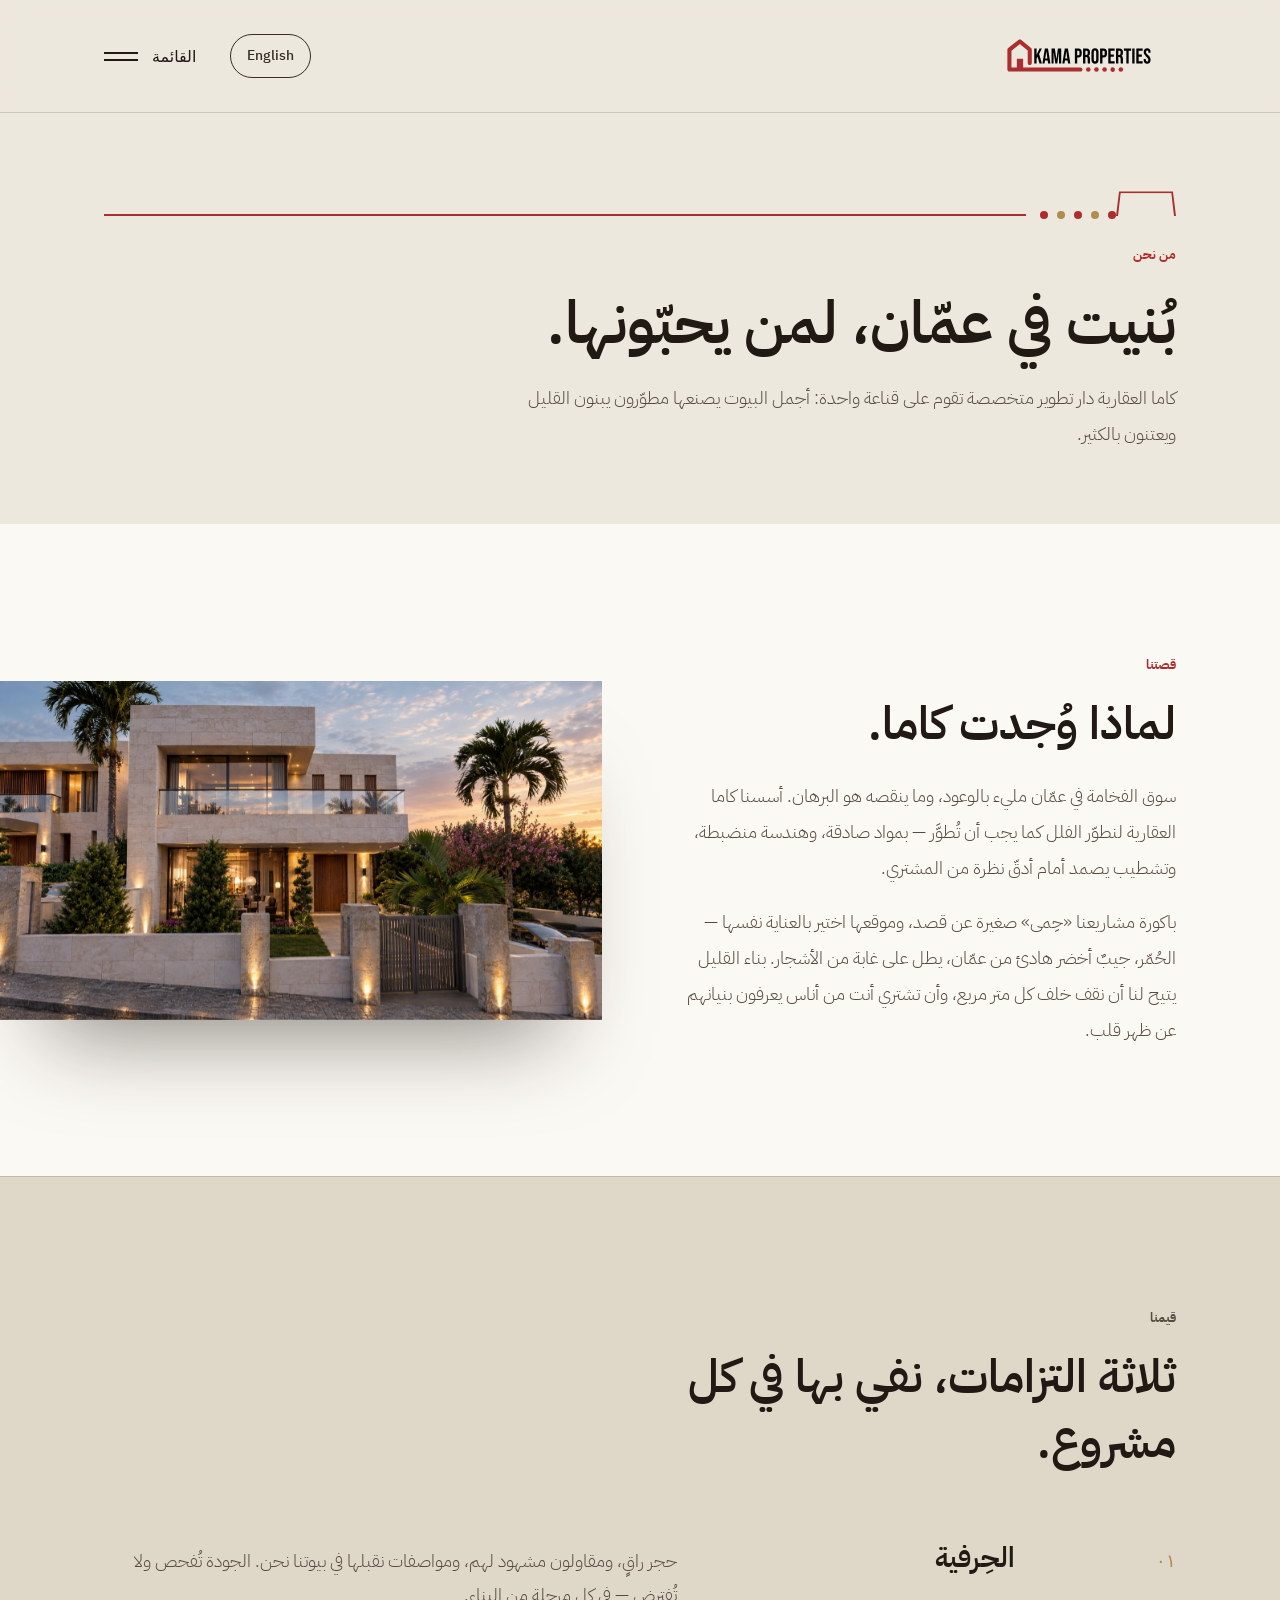
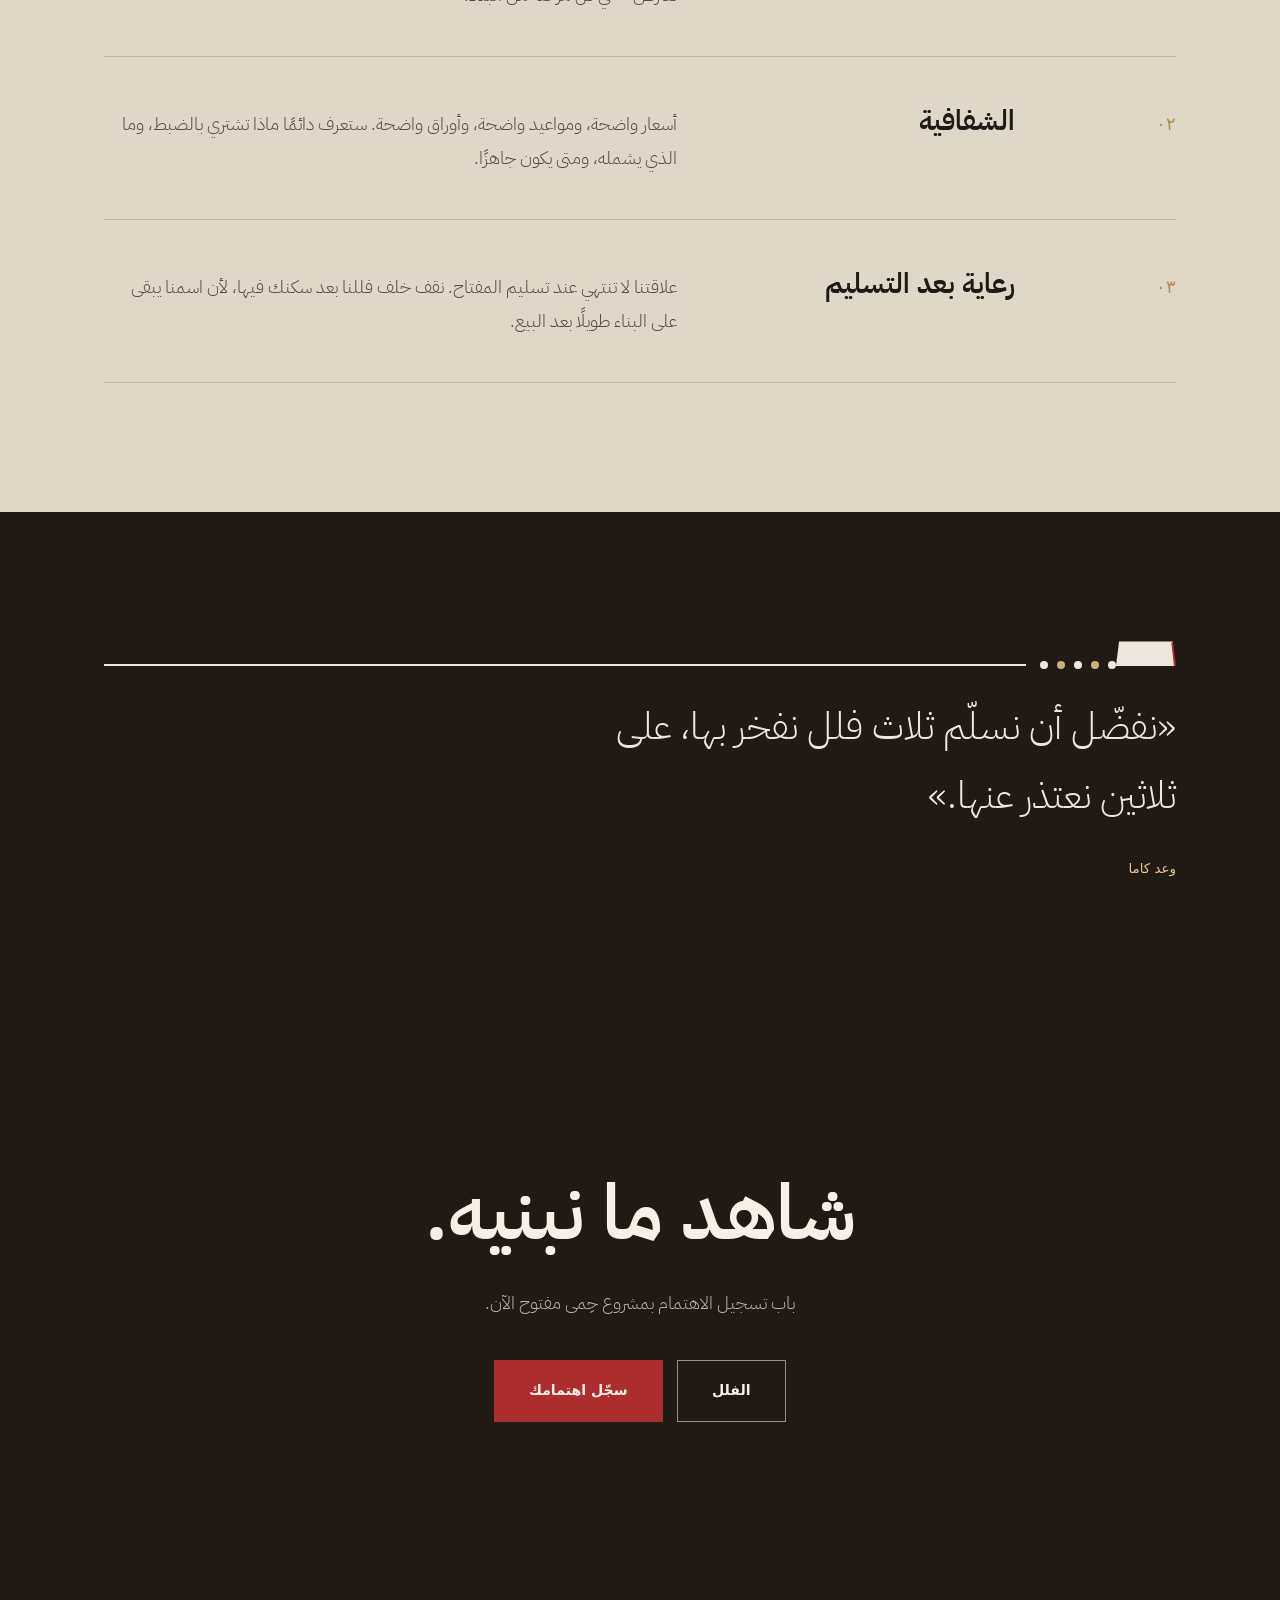
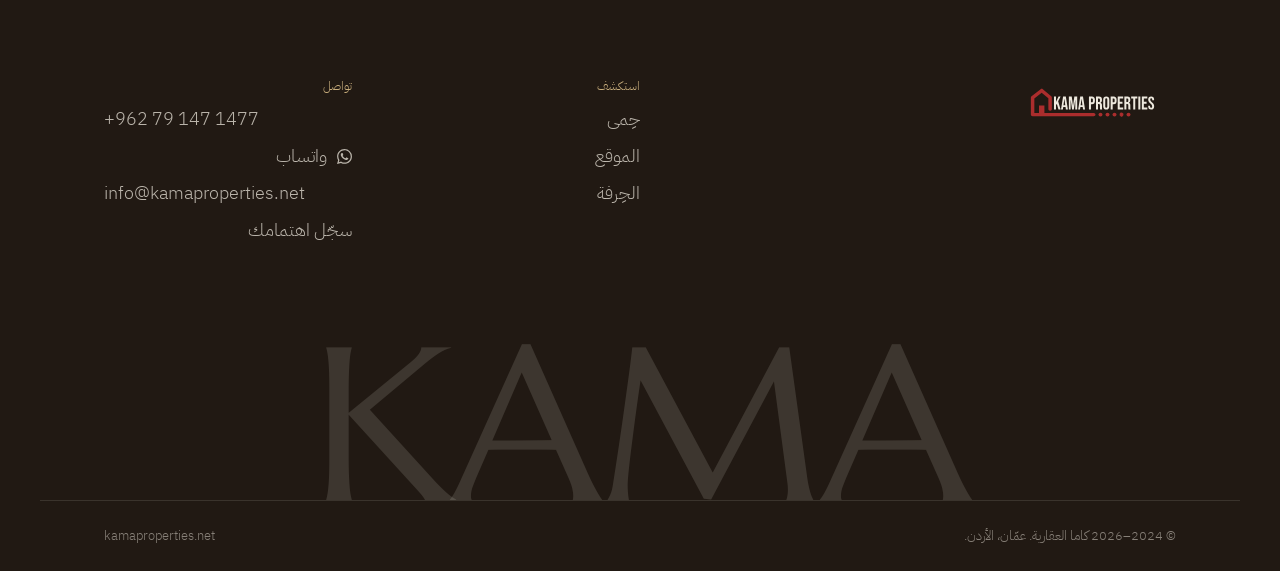
==== commit f7278987: "Hima renders v4 — match the client brochure Replace all Hima villa and hero imagery with the Septemb" ====
--- a/about-ar.html
+++ b/about-ar.html
@@ -76,7 +76,7 @@
         <p class="lede" style="margin-bottom:18px">سوق الفخامة في عمّان مليء بالوعود، وما ينقصه هو البرهان. أسسنا كاما العقارية لنطوّر الفلل كما يجب أن تُطوَّر — بمواد صادقة، وهندسة منضبطة، وتشطيب يصمد أمام أدقّ نظرة من المشتري.</p>
         <p class="lede">باكورة مشاريعنا «حِمى» صغيرة عن قصد، وموقعها اختير بالعناية نفسها — الحُمّر، جيبٌ أخضر هادئ من عمّان، يطل على غابة من الأشجار. بناء القليل يتيح لنا أن نقف خلف كل متر مربع، وأن تشتري أنت من أناس يعرفون بنيانهم عن ظهر قلب.</p>
       </div>
-      <div class="media reveal"><img src="assets/entrance-day.jpg" alt="مدخل إحدى فلل حِمى بين أشجار السرو"></div>
+      <div class="media reveal"><img src="assets/hima-villa-front.jpg" alt="مدخل إحدى فلل حِمى بين أشجار السرو" style="object-position:50% 50%"></div>
     </div>
   </div>
 </section>
